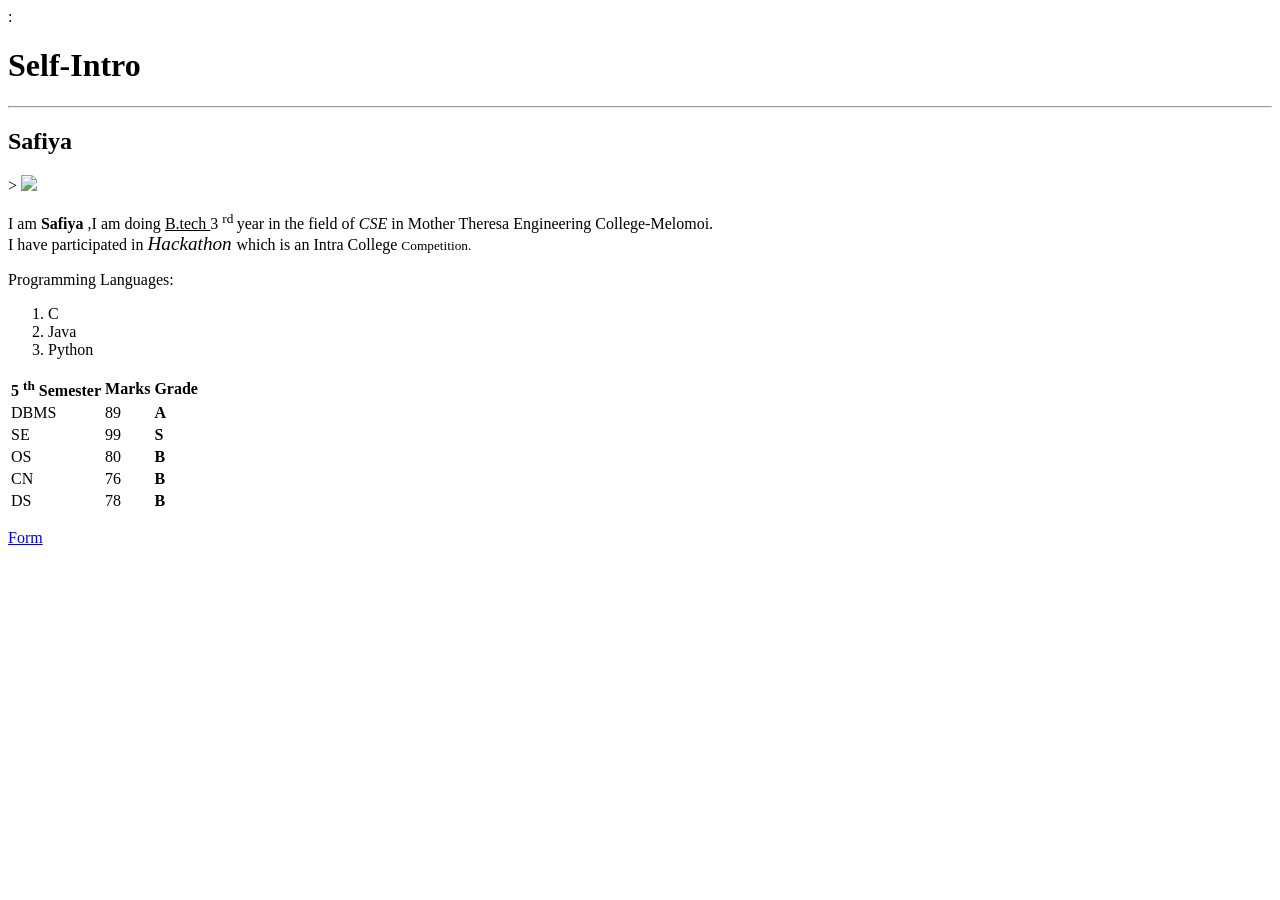
==== HTML-CSS/index.html @ 86e63e4e "HTML-CSS" ====
<!DOCTYPE html>
<html lang="en">
<head>
    <meta charset="UTF-8">
    <meta name="viewport" content="width=device-width, initial-scale=1.0">
    <title>Safiya</title>:
</head>
<body>
    <h1>Self-Intro</h1>
    <hr>
    <h2>Safiya</h2>>
    <img src="C:\Users\DELL\Downloads\safiya.jpeg.jpeg">
    <p>I am <b> Safiya </b>,I am doing <u> B.tech </u> 3 <sup> rd </sup>year in the field of <i> CSE </i> in Mother Theresa Engineering College-Melomoi.
       <br> I have participated in <big> <i> Hackathon </i></big>which is an Intra College <small> Competition. </small> </p>
    <p>Programming Languages:
        <br>
        <ol>
        <li> C</li><li>Java</li><li>Python</li>
    </ol></p>
    <p>
        <table>
            <tr>
                <th>5 <sup>th</sup> Semester </th>
                <th>Marks</th>
                <th>Grade</th>
            </tr>
            <tr>
                <td>DBMS</td>
                <td>89</td>
                <td><b>A</b></td>
            </tr>
            <tr>
                <td>SE</td>
                <td>99</td>
                <td><b>S</b></td>
            </tr>
            <tr>
                <td>OS</td>
                <td>80</td>
                <td><b>B</b></td>
            </tr>
            <tr>
                <td>CN</td>
                <td>76</td>
                <td><b>B</b></td>
            </tr>
            <tr>
                <td>DS</td>
                <td>78</td>
                <td><b>B</b></td>
            </tr>
        </table>
    </p>
    <a href="form.html" target="main">Form</a>
</body>
</html>
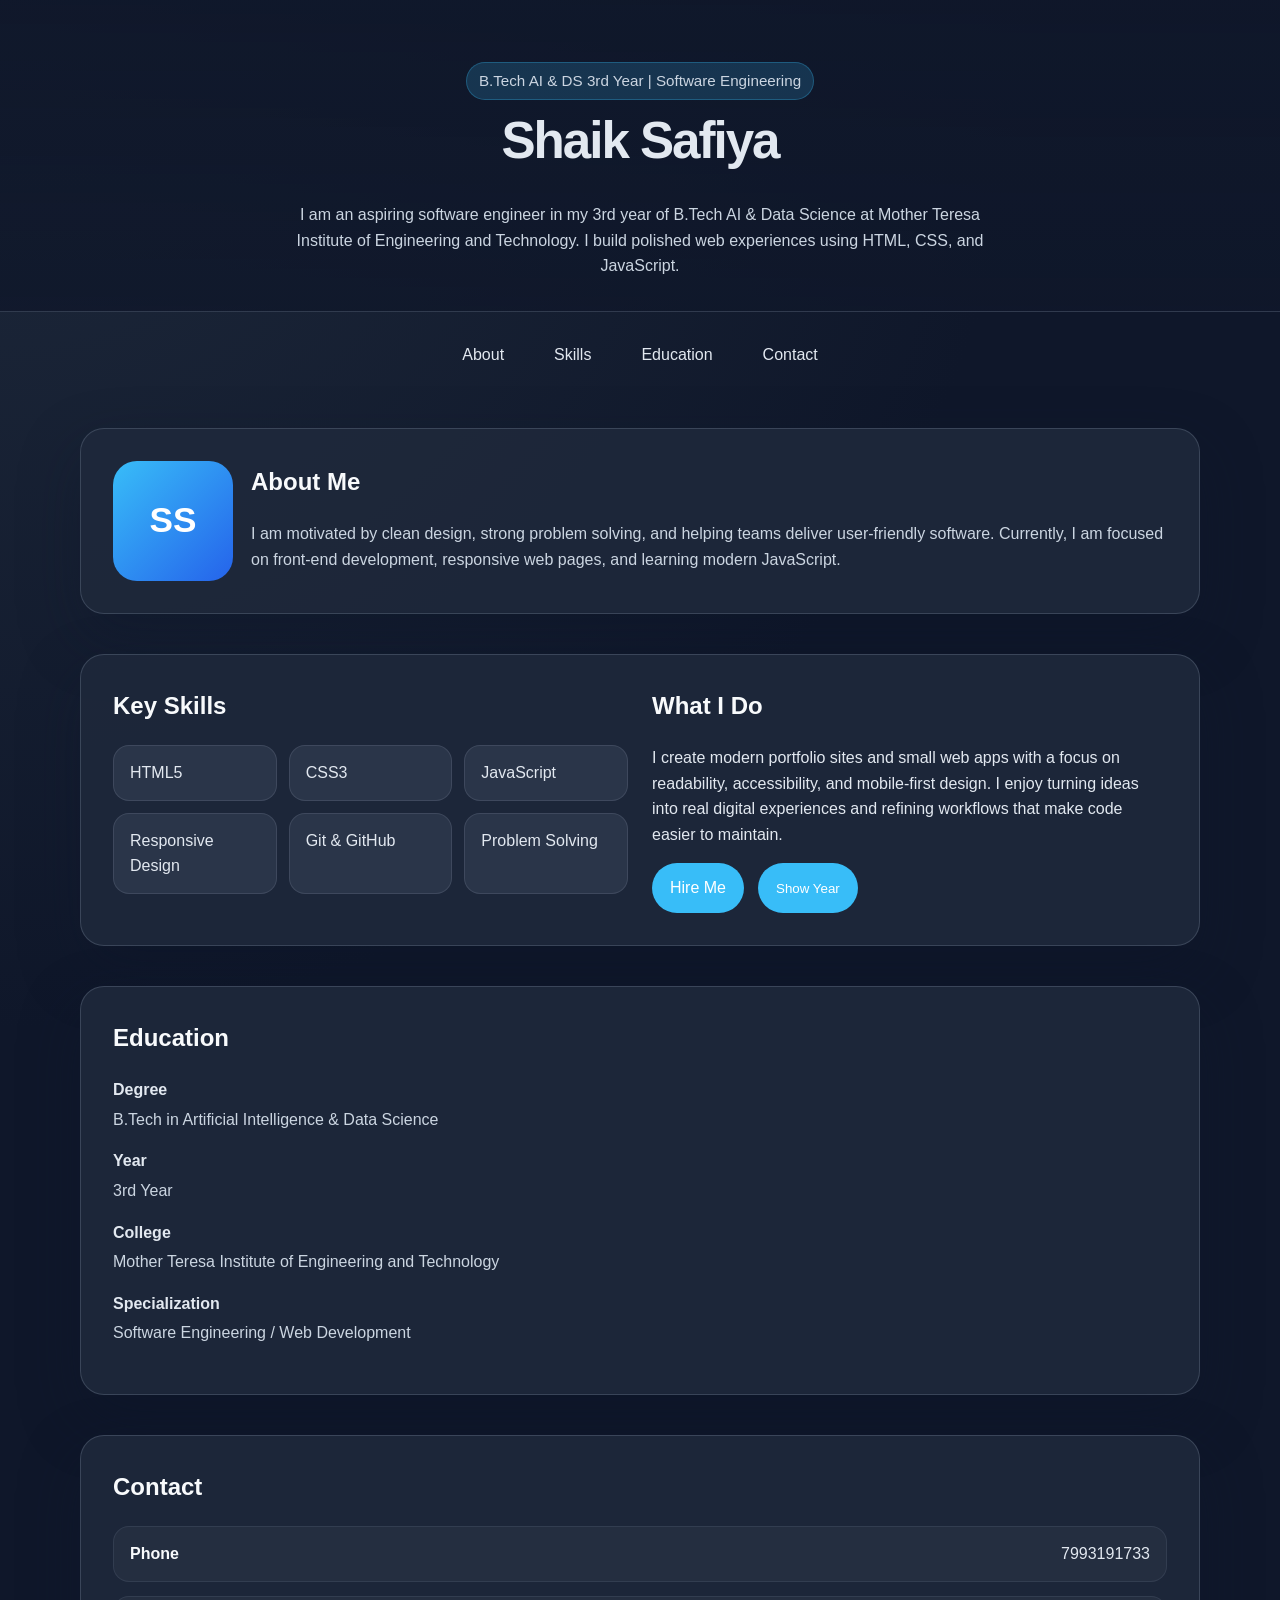
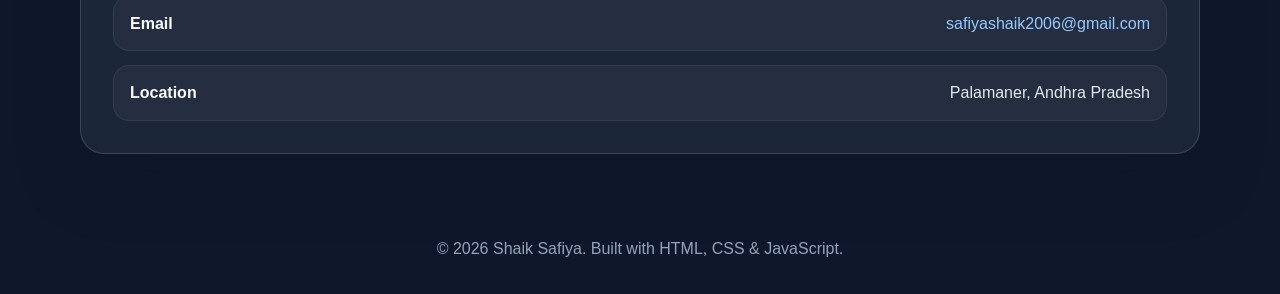
==== commit a4a5a216: "HTML-CSS" ====
--- a/HTML-CSS/index.html
+++ b/HTML-CSS/index.html
@@ -3,54 +3,316 @@
 <head>
     <meta charset="UTF-8">
     <meta name="viewport" content="width=device-width, initial-scale=1.0">
-    <title>Safiya</title>:
+    <title>Shaik Safiya | Portfolio</title>
+    <style>
+        :root {
+            --bg: #0f172a;
+            --surface: #111827;
+            --text: #e2e8f0;
+            --accent: #38bdf8;
+            --accent-strong: #60a5fa;
+            --border: rgba(148, 163, 184, 0.25);
+            --shadow: 0 24px 60px rgba(15, 23, 42, 0.35);
+        }
+
+        * {
+            box-sizing: border-box;
+        }
+
+        body {
+            margin: 0;
+            font-family: 'Segoe UI', Tahoma, Geneva, Verdana, sans-serif;
+            background: radial-gradient(circle at top left, #1e293b 0%, #0f172a 45%);
+            color: var(--text);
+            line-height: 1.6;
+        }
+
+        header {
+            padding: 42px 24px 32px;
+            text-align: center;
+            background: linear-gradient(180deg, rgba(15, 23, 42, 0.95), rgba(15, 23, 42, 0.82));
+            border-bottom: 1px solid var(--border);
+        }
+
+        .container {
+            width: min(1120px, 100% - 32px);
+            margin: 0 auto;
+        }
+
+        .intro {
+            max-width: 760px;
+            margin: 0 auto;
+        }
+
+        .intro h1 {
+            margin: 0;
+            font-size: clamp(2.4rem, 4vw, 3.8rem);
+            letter-spacing: -0.04em;
+        }
+
+        .intro p {
+            margin: 20px auto 0;
+            max-width: 700px;
+            color: #cbd5e1;
+        }
+
+        nav {
+            display: flex;
+            justify-content: center;
+            gap: 18px;
+            flex-wrap: wrap;
+            padding: 20px 0 10px;
+        }
+
+        nav a {
+            color: var(--text);
+            text-decoration: none;
+            padding: 10px 16px;
+            border-radius: 999px;
+            transition: background 0.25s ease, transform 0.25s ease;
+        }
+
+        nav a:hover {
+            background: rgba(56, 189, 248, 0.18);
+            transform: translateY(-1px);
+        }
+
+        section {
+            margin: 40px 0;
+            padding: 32px;
+            border-radius: 24px;
+            background: rgba(30, 41, 59, 0.9);
+            border: 1px solid var(--border);
+            box-shadow: var(--shadow);
+        }
+
+        .grid {
+            display: grid;
+            gap: 24px;
+        }
+
+        .grid-2 {
+            grid-template-columns: repeat(2, minmax(0, 1fr));
+        }
+
+        h2 {
+            margin-top: 0;
+            color: #f8fafc;
+        }
+
+        .badge {
+            display: inline-flex;
+            padding: 6px 12px;
+            border-radius: 999px;
+            background: rgba(56, 189, 248, 0.18);
+            color: #bfdbfe;
+            font-size: 0.95rem;
+            border: 1px solid rgba(56, 189, 248, 0.28);
+        }
+
+        .profile-card {
+            display: grid;
+            gap: 18px;
+            align-items: center;
+            grid-template-columns: auto 1fr;
+        }
+
+        .avatar {
+            width: 120px;
+            height: 120px;
+            border-radius: 24px;
+            background: linear-gradient(135deg, #38bdf8, #2563eb);
+            display: grid;
+            place-items: center;
+            color: white;
+            font-size: 2.2rem;
+            font-weight: 700;
+        }
+
+        .profile-meta p {
+            margin: 6px 0;
+            color: #cbd5e1;
+        }
+
+        .details dt {
+            font-weight: 700;
+            margin-top: 16px;
+        }
+
+        .details dd {
+            margin: 4px 0 0;
+            color: #cbd5e1;
+        }
+
+        ul.skills {
+            display: grid;
+            grid-template-columns: repeat(auto-fit, minmax(160px, 1fr));
+            gap: 12px;
+            padding: 0;
+            list-style: none;
+            margin: 0;
+        }
+
+        ul.skills li {
+            background: rgba(148, 163, 184, 0.12);
+            padding: 14px 16px;
+            border-radius: 16px;
+            border: 1px solid rgba(148, 163, 184, 0.18);
+        }
+
+        .button-row {
+            display: flex;
+            flex-wrap: wrap;
+            gap: 14px;
+        }
+
+        .button {
+            display: inline-flex;
+            align-items: center;
+            justify-content: center;
+            padding: 12px 18px;
+            border-radius: 999px;
+            border: none;
+            color: white;
+            background: var(--accent);
+            cursor: pointer;
+            transition: transform 0.2s ease, background 0.2s ease;
+            text-decoration: none;
+        }
+
+        .button:hover {
+            background: var(--accent-strong);
+            transform: translateY(-1px);
+        }
+
+        .contact-list {
+            display: grid;
+            gap: 14px;
+            padding: 0;
+            margin: 0;
+            list-style: none;
+        }
+
+        .contact-list li {
+            display: flex;
+            justify-content: space-between;
+            gap: 16px;
+            padding: 14px 16px;
+            border-radius: 16px;
+            background: rgba(255, 255, 255, 0.04);
+            border: 1px solid rgba(148, 163, 184, 0.12);
+        }
+
+        .contact-list strong {
+            color: #f8fafc;
+        }
+
+        footer {
+            text-align: center;
+            padding: 26px 0 16px;
+            color: #94a3b8;
+        }
+
+        @media (max-width: 720px) {
+            .profile-card {
+                grid-template-columns: 1fr;
+                text-align: center;
+            }
+
+            .profile-card .profile-meta {
+                justify-self: center;
+            }
+
+            .grid-2 {
+                grid-template-columns: 1fr;
+            }
+        }
+    </style>
 </head>
 <body>
-    <h1>Self-Intro</h1>
-    <hr>
-    <h2>Safiya</h2>>
-    <img src="C:\Users\DELL\Downloads\safiya.jpeg.jpeg">
-    <p>I am <b> Safiya </b>,I am doing <u> B.tech </u> 3 <sup> rd </sup>year in the field of <i> CSE </i> in Mother Theresa Engineering College-Melomoi.
-       <br> I have participated in <big> <i> Hackathon </i></big>which is an Intra College <small> Competition. </small> </p>
-    <p>Programming Languages:
-        <br>
-        <ol>
-        <li> C</li><li>Java</li><li>Python</li>
-    </ol></p>
-    <p>
-        <table>
-            <tr>
-                <th>5 <sup>th</sup> Semester </th>
-                <th>Marks</th>
-                <th>Grade</th>
-            </tr>
-            <tr>
-                <td>DBMS</td>
-                <td>89</td>
-                <td><b>A</b></td>
-            </tr>
-            <tr>
-                <td>SE</td>
-                <td>99</td>
-                <td><b>S</b></td>
-            </tr>
-            <tr>
-                <td>OS</td>
-                <td>80</td>
-                <td><b>B</b></td>
-            </tr>
-            <tr>
-                <td>CN</td>
-                <td>76</td>
-                <td><b>B</b></td>
-            </tr>
-            <tr>
-                <td>DS</td>
-                <td>78</td>
-                <td><b>B</b></td>
-            </tr>
-        </table>
-    </p>
-    <a href="form.html" target="main">Form</a>
+    <header>
+        <div class="container intro">
+            <p class="badge">B.Tech AI & DS 3rd Year | Software Engineering</p>
+            <h1>Shaik Safiya</h1>
+            <p>I am an aspiring software engineer in my 3rd year of B.Tech AI & Data Science at Mother Teresa Institute of Engineering and Technology. I build polished web experiences using HTML, CSS, and JavaScript.</p>
+        </div>
+    </header>
+
+    <div class="container">
+        <nav>
+            <a href="#about">About</a>
+            <a href="#skills">Skills</a>
+            <a href="#education">Education</a>
+            <a href="#contact">Contact</a>
+        </nav>
+
+        <section id="about">
+            <div class="profile-card">
+                <div class="avatar">SS</div>
+                <div class="profile-meta">
+                    <h2>About Me</h2>
+                    <p>I am motivated by clean design, strong problem solving, and helping teams deliver user-friendly software. Currently, I am focused on front-end development, responsive web pages, and learning modern JavaScript.</p>
+                </div>
+            </div>
+        </section>
+
+        <section id="skills" class="grid grid-2">
+            <div>
+                <h2>Key Skills</h2>
+                <ul class="skills">
+                    <li>HTML5</li>
+                    <li>CSS3</li>
+                    <li>JavaScript</li>
+                    <li>Responsive Design</li>
+                    <li>Git & GitHub</li>
+                    <li>Problem Solving</li>
+                </ul>
+            </div>
+            <div>
+                <h2>What I Do</h2>
+                <p>I create modern portfolio sites and small web apps with a focus on readability, accessibility, and mobile-first design. I enjoy turning ideas into real digital experiences and refining workflows that make code easier to maintain.</p>
+                <div class="button-row">
+                    <a class="button" href="#contact">Hire Me</a>
+                    <button class="button" id="themeToggle">Show Year</button>
+                </div>
+            </div>
+        </section>
+
+        <section id="education">
+            <h2>Education</h2>
+            <dl class="details">
+                <dt>Degree</dt>
+                <dd>B.Tech in Artificial Intelligence & Data Science</dd>
+                <dt>Year</dt>
+                <dd>3rd Year</dd>
+                <dt>College</dt>
+                <dd>Mother Teresa Institute of Engineering and Technology</dd>
+                <dt>Specialization</dt>
+                <dd>Software Engineering / Web Development</dd>
+            </dl>
+        </section>
+
+        <section id="contact">
+            <h2>Contact</h2>
+            <ul class="contact-list">
+                <li><strong>Phone</strong><span>7993191733</span></li>
+                <li><strong>Email</strong><span><a href="mailto:safiyashaik2006@gmail.com" style="color:#96caff; text-decoration:none;">safiyashaik2006@gmail.com</a></span></li>
+                <li><strong>Location</strong><span>Palamaner, Andhra Pradesh</span></li>
+            </ul>
+        </section>
+    </div>
+
+    <footer>
+        <p>&copy; <span id="currentYear"></span> Shaik Safiya. Built with HTML, CSS & JavaScript.</p>
+    </footer>
+
+    <script>
+        const yearEl = document.getElementById('currentYear');
+        yearEl.textContent = new Date().getFullYear();
+
+        document.getElementById('themeToggle').addEventListener('click', () => {
+            alert('Hello! I am Shaik Safiya, a B.Tech AI & DS student and aspiring software engineer.');
+        });
+    </script>
 </body>
 </html>
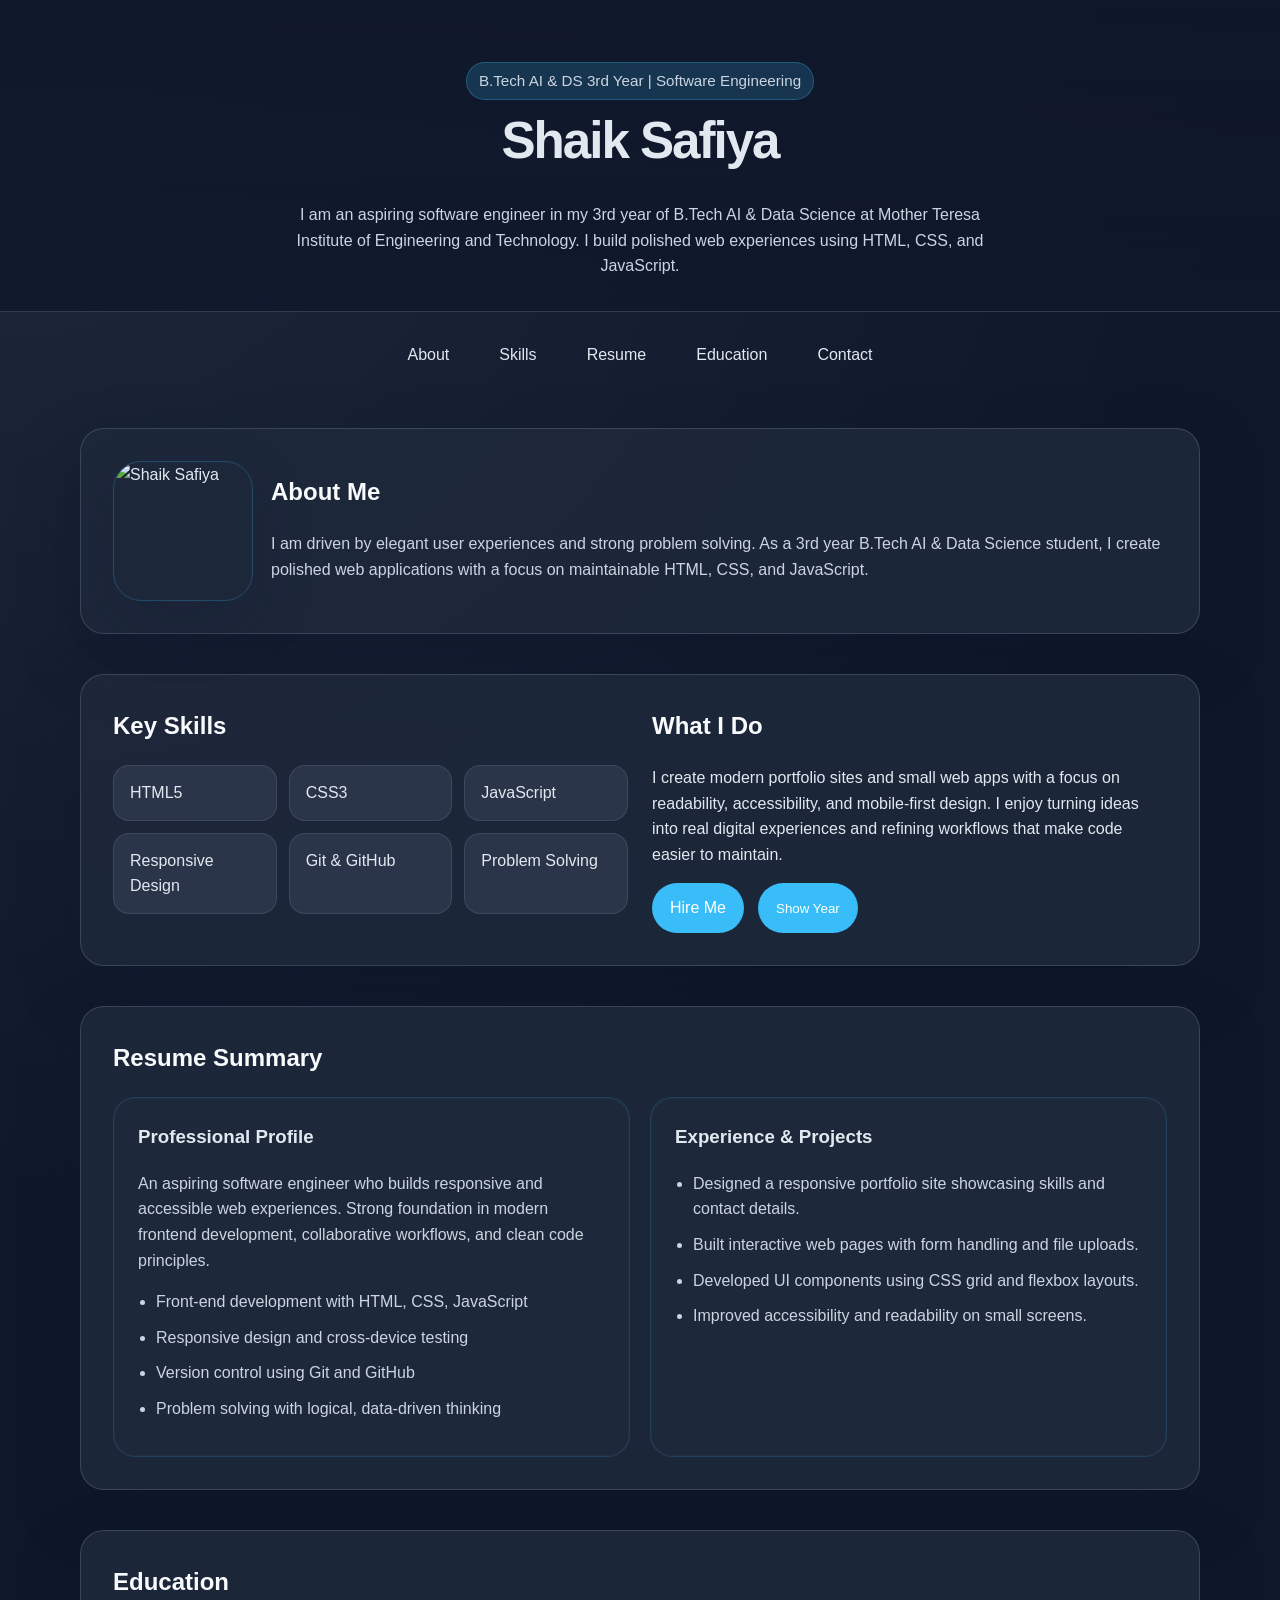
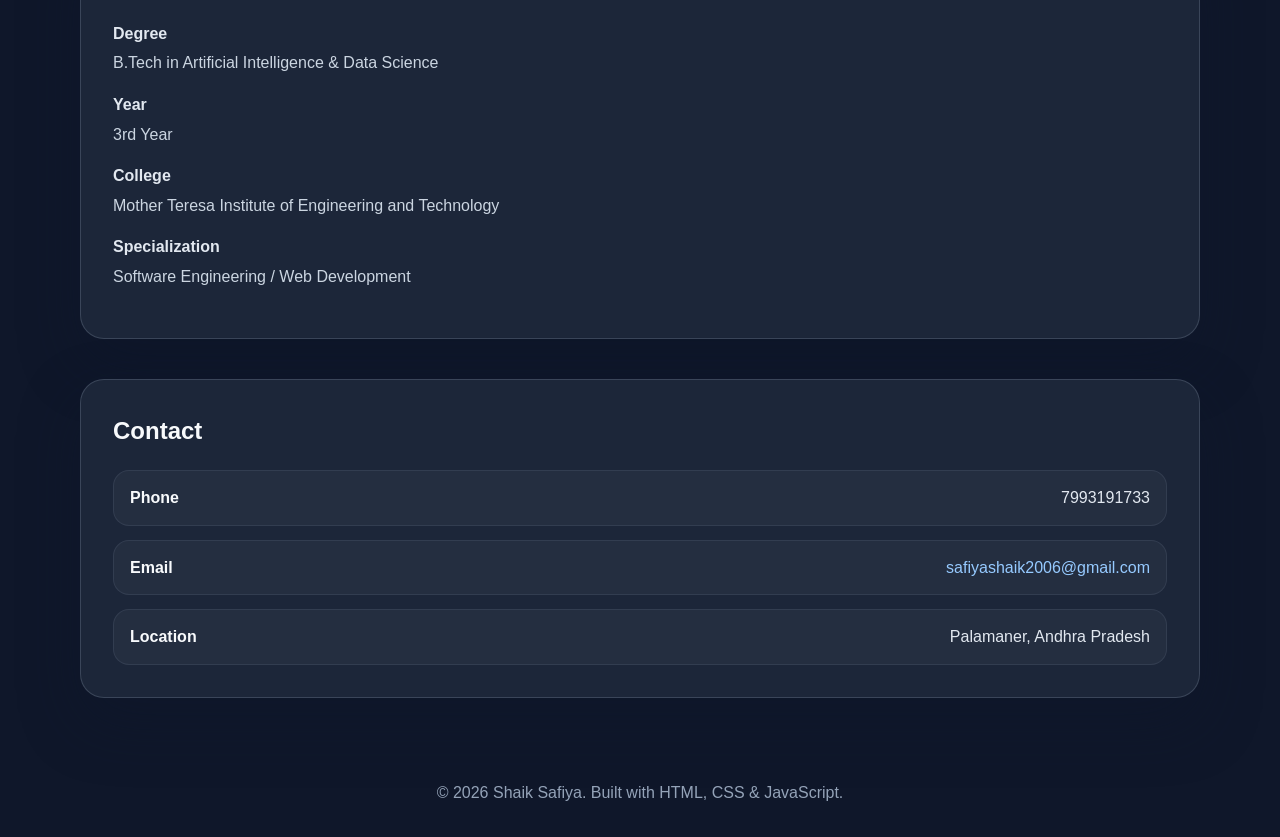
==== commit b4e56c20: "Deploy index.html to GitHub Pages" ====
--- a/HTML-CSS/index.html
+++ b/HTML-CSS/index.html
@@ -117,16 +117,53 @@
             grid-template-columns: auto 1fr;
         }
 
-        .avatar {
-            width: 120px;
-            height: 120px;
-            border-radius: 24px;
-            background: linear-gradient(135deg, #38bdf8, #2563eb);
-            display: grid;
-            place-items: center;
-            color: white;
-            font-size: 2.2rem;
-            font-weight: 700;
+        .profile-avatar {
+            width: 140px;
+            height: 140px;
+            border-radius: 28px;
+            overflow: hidden;
+            border: 1px solid rgba(56, 189, 248, 0.25);
+            box-shadow: 0 24px 60px rgba(15, 23, 42, 0.18);
+        }
+
+        .profile-avatar img {
+            width: 100%;
+            height: 100%;
+            object-fit: cover;
+            display: block;
+        }
+
+        .resume-grid {
+            display: grid;
+            grid-template-columns: repeat(2, minmax(0, 1fr));
+            gap: 20px;
+        }
+
+        .resume-card {
+            padding: 24px;
+            border-radius: 22px;
+            background: rgba(30, 41, 59, 0.92);
+            border: 1px solid rgba(56, 189, 248, 0.16);
+            box-shadow: inset 0 0 0 1px rgba(255,255,255,0.03);
+        }
+
+        .resume-card h3 {
+            margin-top: 0;
+            color: #e2e8f0;
+        }
+
+        .resume-card p,
+        .resume-card li {
+            color: #cbd5e1;
+        }
+
+        .resume-card ul {
+            padding-left: 18px;
+            margin: 12px 0 0;
+        }
+
+        .resume-card li {
+            margin-bottom: 10px;
         }
 
         .profile-meta p {
@@ -242,16 +279,19 @@
         <nav>
             <a href="#about">About</a>
             <a href="#skills">Skills</a>
+            <a href="#resume">Resume</a>
             <a href="#education">Education</a>
             <a href="#contact">Contact</a>
         </nav>
 
         <section id="about">
             <div class="profile-card">
-                <div class="avatar">SS</div>
+                <div class="profile-avatar">
+                    <img src="safiya.jpg" alt="Shaik Safiya">
+                </div>
                 <div class="profile-meta">
                     <h2>About Me</h2>
-                    <p>I am motivated by clean design, strong problem solving, and helping teams deliver user-friendly software. Currently, I am focused on front-end development, responsive web pages, and learning modern JavaScript.</p>
+                    <p>I am driven by elegant user experiences and strong problem solving. As a 3rd year B.Tech AI & Data Science student, I create polished web applications with a focus on maintainable HTML, CSS, and JavaScript.</p>
                 </div>
             </div>
         </section>
@@ -278,6 +318,30 @@
             </div>
         </section>
 
+        <section id="resume">
+            <h2>Resume Summary</h2>
+            <div class="resume-grid">
+                <article class="resume-card">
+                    <h3>Professional Profile</h3>
+                    <p>An aspiring software engineer who builds responsive and accessible web experiences. Strong foundation in modern frontend development, collaborative workflows, and clean code principles.</p>
+                    <ul>
+                        <li>Front-end development with HTML, CSS, JavaScript</li>
+                        <li>Responsive design and cross-device testing</li>
+                        <li>Version control using Git and GitHub</li>
+                        <li>Problem solving with logical, data-driven thinking</li>
+                    </ul>
+                </article>
+                <article class="resume-card">
+                    <h3>Experience & Projects</h3>
+                    <ul>
+                        <li>Designed a responsive portfolio site showcasing skills and contact details.</li>
+                        <li>Built interactive web pages with form handling and file uploads.</li>
+                        <li>Developed UI components using CSS grid and flexbox layouts.</li>
+                        <li>Improved accessibility and readability on small screens.</li>
+                    </ul>
+                </article>
+            </div>
+        </section>
         <section id="education">
             <h2>Education</h2>
             <dl class="details">
